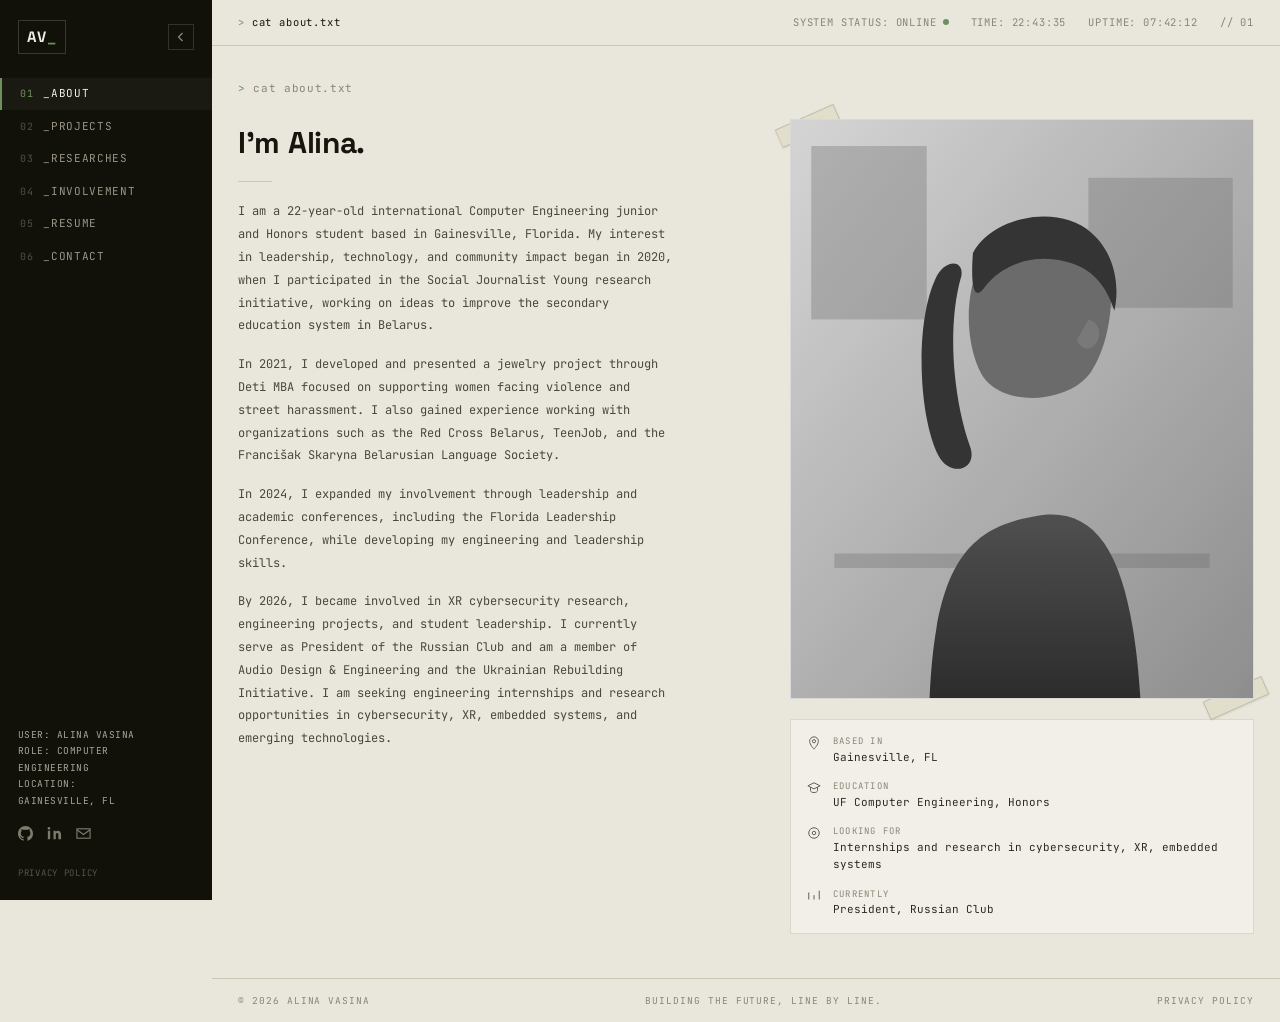
==== about/index.html @ 1f69ea6f "v 1.0" ====
<!DOCTYPE html>
<html lang="en">
<head>
<meta charset="utf-8">
<meta name="viewport" content="width=device-width, initial-scale=1">
<title>About — Alina Vasina</title>
<meta name="description" content="Alina Vasina — computer engineering student in Gainesville, Florida. Projects, research and involvement.">
<link rel="preconnect" href="https://fonts.googleapis.com">
<link rel="preconnect" href="https://fonts.gstatic.com" crossorigin>
<link href="https://fonts.googleapis.com/css2?family=JetBrains+Mono:wght@400;500;700&family=Space+Grotesk:wght@500;700&display=swap" rel="stylesheet">
<link rel="stylesheet" href="../assets/css/style.css">
</head>
<body>

<div class="shell" id="shell">
  <aside class="sidebar" id="sidebar">
    <div class="sb-inner">
      <div class="brand">
        <div class="brand-mark">AV<span class="caret">_</span></div>
        <button class="sb-toggle" id="closeBtn" aria-label="Hide menu" aria-expanded="true" aria-controls="sidebar">
          <svg width="12" height="12" viewBox="0 0 12 12" fill="none" stroke="currentColor" stroke-width="1.2"><path d="M7.5 2 3.5 6l4 4"/></svg>
        </button>
      </div>

      <nav class="nav" aria-label="Sections">
        <a href="../about/" aria-current="page"><span class="idx">01</span>_ABOUT</a>
        <a href="../projects/"><span class="idx">02</span>_PROJECTS</a>
        <a href="../research/"><span class="idx">03</span>_RESEARCHES</a>
        <a href="../involvement/"><span class="idx">04</span>_INVOLVEMENT</a>
        <a href="../resume/"><span class="idx">05</span>_RESUME</a>
        <a href="../contact/"><span class="idx">06</span>_CONTACT</a>
      </nav>

      <div class="sb-foot">
        <div class="meta">
          <b>USER: ALINA VASINA</b>
          <b>ROLE: COMPUTER</b>
          <b>ENGINEERING</b>
          <b>LOCATION:</b>
          <b>GAINESVILLE, FL</b>
        </div>
        <div class="socials">
          <a href="https://github.com/" aria-label="GitHub"><svg width="15" height="15" viewBox="0 0 16 16" fill="currentColor"><path d="M8 0C3.6 0 0 3.6 0 8a8 8 0 0 0 5.5 7.6c.4.1.5-.2.5-.4v-1.4c-2.2.5-2.7-1-2.7-1-.4-.9-.9-1.2-.9-1.2-.7-.5.1-.5.1-.5.8.1 1.2.8 1.2.8.7 1.2 1.9.9 2.4.7.1-.5.3-.9.5-1.1-1.8-.2-3.6-.9-3.6-3.9 0-.9.3-1.6.8-2.1-.1-.2-.4-1 .1-2.1 0 0 .7-.2 2.2.8a7.5 7.5 0 0 1 4 0c1.5-1 2.2-.8 2.2-.8.5 1.1.2 1.9.1 2.1.5.5.8 1.2.8 2.1 0 3-1.8 3.7-3.6 3.9.3.3.5.8.5 1.5v2.2c0 .2.1.5.6.4A8 8 0 0 0 16 8c0-4.4-3.6-8-8-8Z"/></svg></a>
          <a href="https://www.linkedin.com/" aria-label="LinkedIn"><svg width="15" height="15" viewBox="0 0 16 16" fill="currentColor"><path d="M3.4 5H.9v9h2.5V5ZM2.1 1a1.5 1.5 0 1 0 0 3 1.5 1.5 0 0 0 0-3ZM15 9.3C15 6.6 13.6 5 11.6 5c-1.1 0-1.9.6-2.3 1.2V5H6.9v9h2.5V9.4c0-1.1.4-1.9 1.4-1.9s1.3.8 1.3 1.9V14H15V9.3Z"/></svg></a>
          <a href="mailto:alina@example.com" aria-label="Email"><svg width="15" height="15" viewBox="0 0 16 16" fill="none" stroke="currentColor" stroke-width="1.2"><rect x="1" y="3" width="14" height="10"/><path d="m1 4 7 5 7-5"/></svg></a>
        </div>
        <div class="sb-legal"><a href="../privacy/">PRIVACY POLICY</a></div>
      </div>
    </div>
  </aside>

  <div class="main">
    <header class="topbar">
      <div class="path"><span class="p">&gt;</span> cat about.txt</div>
      <div class="right">
        <span>SYSTEM STATUS: ONLINE<span class="status-dot"></span></span>
        <span>TIME: <span id="clock">--:--:--</span></span>
        <span>UPTIME: <span id="uptime">--:--:--</span></span>
        <span>// 01</span>
      </div>
    </header>

    <main class="view">
      <div class="prompt"><span class="c">&gt;</span> cat about.txt</div>
      <div class="two">
        <div>
          <h1 class="h2">I'm Alina.</h1>
          <div class="rule" style="margin-bottom:18px"></div>
          <p class="sub">I am a 22-year-old international Computer Engineering junior and Honors student based in Gainesville, Florida. My interest in leadership, technology, and community impact began in 2020, when I participated in the Social Journalist Young research initiative, working on ideas to improve the secondary education system in Belarus.</p>
          <p class="sub">In 2021, I developed and presented a jewelry project through Deti MBA focused on supporting women facing violence and street harassment. I also gained experience working with organizations such as the Red Cross Belarus, TeenJob, and the Francišak Skaryna Belarusian Language Society.</p>
          <p class="sub">In 2024, I expanded my involvement through leadership and academic conferences, including the Florida Leadership Conference, while developing my engineering and leadership skills.</p>
          <p class="sub">By 2026, I became involved in XR cybersecurity research, engineering projects, and student leadership. I currently serve as President of the Russian Club and am a member of Audio Design &amp; Engineering and the Ukrainian Rebuilding Initiative. I am seeking engineering internships and research opportunities in cybersecurity, XR, embedded systems, and emerging technologies.</p>
        </div>

        <div>
          <div class="photo">
            <span class="tape tl"></span><span class="tape br"></span>
            <img src="../assets/img/portrait.svg" alt="Portrait of Alina Vasina" width="320" height="400">
          </div>

          <div class="info">
            <div class="r">
              <svg width="14" height="14" viewBox="0 0 16 16" fill="none" stroke="currentColor" stroke-width="1.1"><path d="M8 15s5-5.2 5-9A5 5 0 0 0 3 6c0 3.8 5 9 5 9Z"/><circle cx="8" cy="6" r="1.8"/></svg>
              <div><div class="k">BASED IN</div><div class="v">Gainesville, FL</div></div>
            </div>
            <div class="r">
              <svg width="14" height="14" viewBox="0 0 16 16" fill="none" stroke="currentColor" stroke-width="1.1"><path d="M8 2 1 5.5 8 9l7-3.5L8 2Z"/><path d="M4 7v4c0 1.2 1.8 2.2 4 2.2s4-1 4-2.2V7"/></svg>
              <div><div class="k">EDUCATION</div><div class="v">UF Computer Engineering, Honors</div></div>
            </div>
            <div class="r">
              <svg width="14" height="14" viewBox="0 0 16 16" fill="none" stroke="currentColor" stroke-width="1.1"><circle cx="8" cy="8" r="6"/><circle cx="8" cy="8" r="2"/></svg>
              <div><div class="k">LOOKING FOR</div><div class="v">Internships and research in cybersecurity, XR, embedded systems</div></div>
            </div>
            <div class="r">
              <svg width="14" height="14" viewBox="0 0 16 16" fill="none" stroke="currentColor" stroke-width="1.1"><path d="M2 12V4M8 12V7M14 12V2"/></svg>
              <div><div class="k">CURRENTLY</div><div class="v">President, Russian Club</div></div>
            </div>
          </div>
        </div>
      </div>

    </main>

    <footer class="pagefoot">
      <span>© 2026 ALINA VASINA</span>
      <span>BUILDING THE FUTURE, LINE BY LINE.</span>
      <span><a href="../privacy/">PRIVACY POLICY</a></span>
    </footer>
  </div>
</div>

<button class="opener" id="openBtn" aria-label="Show menu" aria-expanded="false" aria-controls="sidebar">
  <svg width="14" height="12" viewBox="0 0 14 12" fill="none" stroke="currentColor" stroke-width="1.3"><path d="M0 1h14M0 6h14M0 11h14"/></svg>
</button>

<div class="modal" id="modal" role="dialog" aria-modal="true" aria-label="Details" hidden>
  <div class="modal-box">
    <div class="modal-head">
      <span class="mt"></span>
      <button class="modal-close" aria-label="Close">
        <svg width="12" height="12" viewBox="0 0 12 12" fill="none" stroke="currentColor" stroke-width="1.2"><path d="M1 1l10 10M11 1L1 11"/></svg>
      </button>
    </div>
    <div class="modal-body"></div>
  </div>
</div>

<script src="../assets/js/site.js"></script>
</body>
</html>
---- assets/css/style.css ----
/* AV_ — shared stylesheet */

:root{
  --paper:#E9E6DB;
  --card:#F1EFE7;
  --ink:#16160F;
  --panel:#111109;
  --green:#6E8F5E;
  --line:#CCC6B4;
  --line-soft:#DCD7C7;
  --mute:#8B8578;
  --sidebar-w:212px;
}
*{box-sizing:border-box}
html,body{margin:0;padding:0}
body{
  background:var(--paper);
  color:var(--ink);
  font-family:"JetBrains Mono",ui-monospace,SFMono-Regular,Menlo,monospace;
  font-size:12px;
  line-height:1.6;
  -webkit-font-smoothing:antialiased;
}
::selection{background:var(--green);color:#fff}
a{color:inherit;text-decoration:none}
button{font:inherit;color:inherit;background:none;border:0;cursor:pointer}
:focus-visible{outline:2px solid var(--green);outline-offset:2px}
img{display:block;max-width:100%}

/* ---------- shell ---------- */
.shell{
  display:grid;
  grid-template-columns:var(--sidebar-w) minmax(0,1fr);
  min-height:100vh;
  transition:grid-template-columns .38s cubic-bezier(.4,0,.2,1);
}
.shell.collapsed{grid-template-columns:0 minmax(0,1fr)}

/* ---------- sidebar ---------- */
.sidebar{
  background:var(--panel);
  color:#CFCBBC;
  position:sticky;top:0;height:100vh;
  overflow:hidden;display:flex;flex-direction:column;min-width:0;
}
.sb-inner{
  width:var(--sidebar-w);height:100%;
  display:flex;flex-direction:column;
  padding:20px 0 18px;
  transition:opacity .2s .1s;
}
.shell.collapsed .sb-inner{opacity:0;transition:opacity .12s}
.brand{display:flex;align-items:center;justify-content:space-between;padding:0 18px 24px}
.brand-mark{
  font-family:"Space Grotesk",sans-serif;font-weight:700;font-size:15px;
  letter-spacing:.06em;color:#F0EEE4;border:1px solid #3A392E;padding:4px 8px;
}
.brand-mark .caret{color:var(--green);animation:blink 1.2s steps(1) infinite}
@keyframes blink{50%{opacity:0}}
.sb-toggle{width:26px;height:26px;border:1px solid #33322A;color:#8E8A7C;display:grid;place-items:center;flex:none}
.sb-toggle:hover{border-color:var(--green);color:var(--green)}

.nav{display:flex;flex-direction:column;gap:1px}
.nav a{
  display:flex;gap:10px;align-items:baseline;
  padding:7px 18px;color:#9A9587;font-size:11px;letter-spacing:.06em;
  border-left:2px solid transparent;
  transition:color .18s,border-color .18s,background .18s;
}
.nav .idx{color:#514F44;font-size:10px}
.nav a:hover{color:#E4E1D5;background:#1A1A12}
.nav a[aria-current="page"]{color:#F2F0E6;border-left-color:var(--green);background:#1A1A12}
.nav a[aria-current="page"] .idx{color:var(--green)}

.sb-foot{margin-top:auto;padding:0 18px;display:flex;flex-direction:column;gap:16px}
.meta{font-size:9.5px;line-height:1.75;color:#6E6B5E;letter-spacing:.05em}
.meta b{display:block;color:#A8A497;font-weight:400}
.socials{display:flex;gap:14px}
.socials a{color:#7E7A6C;display:block}
.socials a:hover{color:var(--green)}
.sb-legal a{font-size:9px;letter-spacing:.08em;color:#56544A}
.sb-legal a:hover{color:var(--green)}

.opener{
  position:fixed;top:14px;left:14px;z-index:40;
  width:34px;height:34px;background:var(--panel);color:#E6E3D7;display:grid;place-items:center;
  opacity:0;pointer-events:none;transform:translateX(-8px);
  transition:opacity .25s,transform .25s;
}
.shell.collapsed ~ .opener{opacity:1;pointer-events:auto;transform:none}

/* ---------- main ---------- */
.main{min-width:0;display:flex;flex-direction:column}
.topbar{
  display:flex;align-items:center;justify-content:space-between;gap:16px;
  padding:14px 26px;border-bottom:1px solid var(--line);
  font-size:10.5px;letter-spacing:.08em;color:var(--mute);
  position:sticky;top:0;background:var(--paper);z-index:20;
}
.topbar .path{color:var(--ink)}
.topbar .path .p{color:var(--mute)}
.status-dot{display:inline-block;width:6px;height:6px;border-radius:50%;background:var(--green);margin-left:6px;vertical-align:1px}
.topbar .right{display:flex;gap:22px}
.view{padding:34px 26px 44px;flex:1}
.prompt{font-size:11px;color:var(--mute);letter-spacing:.06em;margin-bottom:22px}
.prompt .c{color:var(--green)}
.pagefoot{
  display:flex;justify-content:space-between;gap:16px;flex-wrap:wrap;
  border-top:1px solid var(--line);padding:14px 26px;
  font-size:9.5px;letter-spacing:.1em;color:var(--mute);
}
.pagefoot a:hover{color:var(--green)}

/* ---------- shared bits ---------- */
.h2{font-family:"Space Grotesk",sans-serif;font-weight:700;font-size:30px;letter-spacing:-.01em;margin:0 0 14px}
.h3{font-family:"Space Grotesk",sans-serif;font-weight:500;font-size:17px;margin:0 0 8px;line-height:1.25}
.sub{color:#4A483D;font-size:12px;margin:0 0 16px;max-width:62ch;line-height:1.9}
.label{font-size:10px;letter-spacing:.14em;color:var(--mute);margin-bottom:12px}
.rule{height:1px;background:var(--line);width:34px;margin:2px 0}
.divider{height:1px;background:var(--line);border:0;margin:34px 0}
.tags{display:flex;gap:6px;flex-wrap:wrap;align-items:center}
.tag{border:1px solid var(--line);padding:3px 8px;font-size:8.5px;letter-spacing:.08em;color:#55534A;white-space:nowrap}
.tag.sw{border-color:#9DAF92;color:#4B6440}
.tag.hw{border-color:#B6A98D;color:#6A5C3C}
.chip{display:inline-block;border:1px solid var(--line);padding:5px 10px;font-size:9.5px;letter-spacing:.1em;background:var(--card)}
.chip .dot{display:inline-block;width:5px;height:5px;border-radius:50%;background:var(--green);margin-right:6px;vertical-align:1px}
.two{display:grid;grid-template-columns:minmax(0,1fr) minmax(0,.9fr);gap:36px;align-items:start}
.btn{
  display:inline-flex;align-items:center;gap:26px;
  padding:12px 18px;background:var(--card);border:1px solid var(--line);
  box-shadow:3px 3px 0 rgba(22,22,15,.14);
  font-size:11px;letter-spacing:.14em;
  transition:transform .15s,box-shadow .15s;
}
.btn:hover{transform:translate(-1px,-1px);box-shadow:5px 5px 0 rgba(22,22,15,.18)}
.btn:active{transform:translate(2px,2px);box-shadow:1px 1px 0 rgba(22,22,15,.14)}

/* photo with tape */
.photo{position:relative}
.photo img,.photo svg{width:100%;height:auto;border:1px solid var(--line-soft);filter:grayscale(1) contrast(1.02)}
.tape{
  position:absolute;width:64px;height:20px;
  background:rgba(224,219,200,.78);border:1px solid rgba(160,154,134,.5);
  box-shadow:0 1px 2px rgba(0,0,0,.08);
}
.tape.tl{top:-9px;left:-14px;transform:rotate(-24deg)}
.tape.br{bottom:-9px;right:-14px;transform:rotate(-24deg)}

.info{background:var(--card);border:1px solid var(--line-soft);padding:14px 16px;margin-top:20px;display:flex;flex-direction:column;gap:13px}
.info .r{display:flex;gap:12px;align-items:flex-start}
.info .r svg{flex:none;margin-top:2px;color:#5E5C50}
.info .k{font-size:9px;letter-spacing:.14em;color:var(--mute)}
.info .v{font-size:11px;color:#2C2B23}

/* ---------- projects ---------- */
.toolbar{
  display:grid;grid-template-columns:minmax(0,1fr) auto;gap:16px;align-items:center;
  border:1px solid var(--line-soft);background:var(--card);padding:12px 14px;margin-bottom:8px;
}
.search{display:flex;align-items:center;gap:10px}
.search svg{color:var(--mute);flex:none}
.search input{
  width:100%;border:0;background:transparent;font:inherit;color:var(--ink);
  font-size:12px;padding:2px 0;
}
.search input::placeholder{color:var(--mute)}
.filters{display:flex;gap:6px;flex-wrap:wrap;justify-content:flex-end}
.filters button{
  border:1px solid var(--line);padding:4px 9px;font-size:9px;letter-spacing:.08em;color:#55534A;
  transition:background .15s,color .15s,border-color .15s;
}
.filters button:hover{border-color:#B3AD99}
.filters button[aria-pressed="true"]{background:var(--green);border-color:var(--green);color:#F3F1E8}
.count{font-size:9.5px;letter-spacing:.1em;color:var(--mute);margin:0 0 18px;text-align:right}

.rows{display:flex;flex-direction:column;gap:14px}
.row{
  display:grid;grid-template-columns:200px minmax(0,1fr);gap:0;
  background:var(--card);border:1px solid var(--line-soft);
  width:100%;text-align:left;transition:border-color .18s;
}
.row:hover{border-color:#B3AD99}
.row .shot{background:#DEDACD;border-right:1px solid var(--line-soft);overflow:hidden}
.row .shot img{width:100%;height:100%;object-fit:cover;filter:grayscale(1)}
.row .rbody{padding:16px 18px;display:flex;flex-direction:column;gap:9px;min-width:0}
.row .rhead{display:flex;align-items:baseline;gap:12px}
.row .year{margin-left:auto;font-size:9.5px;color:var(--mute);letter-spacing:.1em}
.row p{margin:0;font-size:11px;color:#55534A;line-height:1.8;max-width:70ch}
.row .rfoot{display:flex;align-items:center;gap:10px;margin-top:auto;padding-top:4px}
.row .open{margin-left:auto;font-size:9.5px;letter-spacing:.1em;color:var(--mute);display:flex;align-items:center;gap:8px}
.row:hover .open{color:var(--green)}
.empty{border:1px dashed var(--line);padding:26px;text-align:center;color:var(--mute);font-size:11px}
.empty.hide{display:none}

/* ---------- involvement ---------- */
.inv{display:grid;grid-template-columns:minmax(0,.85fr) minmax(0,1.15fr);gap:30px;align-items:center;width:100%;text-align:left}
.inv.flip .inv-media{order:2}
.inv .inv-media img{width:100%;aspect-ratio:4/3;object-fit:cover;border:1px solid var(--line-soft);filter:grayscale(1)}
.inv .role{font-size:9.5px;letter-spacing:.12em;color:var(--green);margin-bottom:8px}
.inv .when{font-size:9.5px;letter-spacing:.1em;color:var(--mute);margin-bottom:12px}
.inv:hover .inv-media img{border-color:#B3AD99}
.inv .more{display:inline-flex;align-items:center;gap:10px;font-size:9.5px;letter-spacing:.1em;color:var(--mute);margin-top:14px}
.inv:hover .more{color:var(--green)}

/* ---------- research ---------- */
.scholar{
  display:flex;align-items:center;gap:18px;flex-wrap:wrap;
  border:1px solid var(--line-soft);background:var(--card);padding:16px 18px;margin-bottom:28px;
}
.scholar .k{font-size:9px;letter-spacing:.14em;color:var(--mute)}
.scholar .v{font-size:13px;margin-top:6px}
.scholar .btn{margin-left:auto}
.notebook{display:grid;grid-template-columns:repeat(2,minmax(0,1fr));gap:16px}
.entry{
  background:var(--card);border:1px solid var(--line-soft);padding:18px 20px;
  position:relative;display:flex;flex-direction:column;gap:10px;
}
.entry::after{
  content:"";position:absolute;top:0;right:0;border-width:0 14px 14px 0;
  border-style:solid;border-color:var(--paper) var(--paper) var(--line-soft) var(--line-soft);
}
.entry .when{font-size:9.5px;letter-spacing:.1em;color:var(--mute)}
.entry p{margin:0;font-size:11px;color:#55534A;line-height:1.8}
.entry.slot{border-style:dashed;background:transparent;color:var(--mute);min-height:150px;justify-content:center;align-items:center;text-align:center}
.entry.slot .plus{font-size:20px;color:var(--line)}
.status-line{display:flex;gap:10px;align-items:center;font-size:9.5px;letter-spacing:.1em;color:var(--mute)}
.status-line .bar{flex:1;height:1px;background:var(--line)}

/* ---------- resume ---------- */
.tl{border-left:1px solid var(--line);padding-left:18px;display:flex;flex-direction:column;gap:22px;margin-top:6px}
.tl .e{position:relative}
.tl .e::before{content:"";position:absolute;left:-22px;top:6px;width:7px;height:7px;background:var(--paper);border:1px solid var(--green)}
.tl .when{font-size:9.5px;letter-spacing:.1em;color:var(--mute)}
.tl h4{font-family:"Space Grotesk",sans-serif;font-weight:500;font-size:14px;margin:4px 0 5px}
.tl p{margin:0;font-size:11px;color:#55534A;line-height:1.8;max-width:56ch}

/* ---------- contact / privacy ---------- */
.contact-grid{display:grid;grid-template-columns:repeat(2,minmax(0,1fr));gap:16px;margin-top:8px}
.cbox{background:var(--card);border:1px solid var(--line-soft);padding:16px 18px;display:block}
.cbox .k{font-size:9px;letter-spacing:.14em;color:var(--mute)}
.cbox .v{font-size:13px;margin-top:8px}
.cbox:hover{border-color:var(--green)}
.log{background:var(--panel);color:#BFBBAC;padding:14px 16px;font-size:10px;line-height:2}
.log .h{color:#6E6B5E;letter-spacing:.08em;margin-bottom:6px}
.prose{max-width:74ch}
.prose h3{font-family:"Space Grotesk",sans-serif;font-weight:500;font-size:14px;margin:26px 0 8px}
.prose p,.prose li{font-size:11.5px;color:#45443A;line-height:1.95}
.prose ul{padding-left:18px;margin:8px 0}

/* ---------- modal ---------- */
.modal[hidden]{display:none}
.modal{
  position:fixed;inset:0;z-index:80;display:grid;place-items:center;padding:24px;
  background:rgba(14,14,9,.55);
}
.modal-box{
  background:var(--paper);border:1px solid var(--line);width:min(760px,100%);
  max-height:86vh;overflow:auto;position:relative;
}
.modal-head{
  display:flex;align-items:center;gap:14px;padding:14px 18px;
  border-bottom:1px solid var(--line);position:sticky;top:0;background:var(--paper);
}
.modal-head .mt{font-size:10.5px;letter-spacing:.08em;color:var(--mute)}
.modal-close{margin-left:auto;width:26px;height:26px;border:1px solid var(--line);display:grid;place-items:center}
.modal-close:hover{border-color:var(--green);color:var(--green)}
.modal-body{padding:22px 24px 28px}
.modal-body p{font-size:11.5px;color:#45443A;line-height:1.95;max-width:66ch}
.gallery{display:grid;grid-template-columns:repeat(3,minmax(0,1fr));gap:10px;margin-top:18px}
.gallery img{width:100%;aspect-ratio:4/3;object-fit:cover;border:1px solid var(--line-soft);filter:grayscale(1)}
.specs{display:grid;grid-template-columns:repeat(3,minmax(0,1fr));border:1px solid var(--line-soft);margin-top:18px}
.specs div{padding:11px 13px;border-right:1px solid var(--line-soft)}
.specs div:last-child{border-right:0}
.specs .k{font-size:9px;letter-spacing:.12em;color:var(--mute)}
.specs .v{font-family:"Space Grotesk",sans-serif;font-size:15px;margin-top:5px}

/* ---------- responsive ---------- */
@media (max-width:1080px){
  .two,.notebook{grid-template-columns:1fr}
  .inv{grid-template-columns:1fr;gap:18px}
  .inv.flip .inv-media{order:0}
}
@media (max-width:760px){
  .shell{grid-template-columns:0 minmax(0,1fr)}
  .sidebar{
    position:fixed;left:0;top:0;z-index:50;width:var(--sidebar-w);
    transform:translateX(-100%);transition:transform .34s cubic-bezier(.4,0,.2,1);
  }
  .shell:not(.collapsed) .sidebar{transform:none;box-shadow:0 0 0 100vmax rgba(15,15,9,.45)}
  .shell.collapsed .sb-inner{opacity:1}
  .opener{opacity:1;pointer-events:auto;transform:none}
  .shell:not(.collapsed) ~ .opener{opacity:0;pointer-events:none}
  .topbar{padding-left:60px}
  .topbar .right span:nth-child(3){display:none}
  .view{padding:26px 16px 36px}
  .row{grid-template-columns:1fr}
  .row .shot{border-right:0;border-bottom:1px solid var(--line-soft);height:170px}
  .toolbar{grid-template-columns:1fr}
  .filters{justify-content:flex-start}
  .contact-grid,.gallery,.specs{grid-template-columns:1fr}
  .specs div{border-right:0;border-bottom:1px solid var(--line-soft)}
}
@media (prefers-reduced-motion:reduce){
  *{animation-duration:.01ms !important;transition-duration:.01ms !important}
}

/* ---------- interaction affordances ---------- */
[hidden]{display:none !important}
.row[role="button"],.inv[role="button"]{cursor:pointer}
.row .rhead .h3{margin:0}
.inv .h3{margin:0 0 6px}
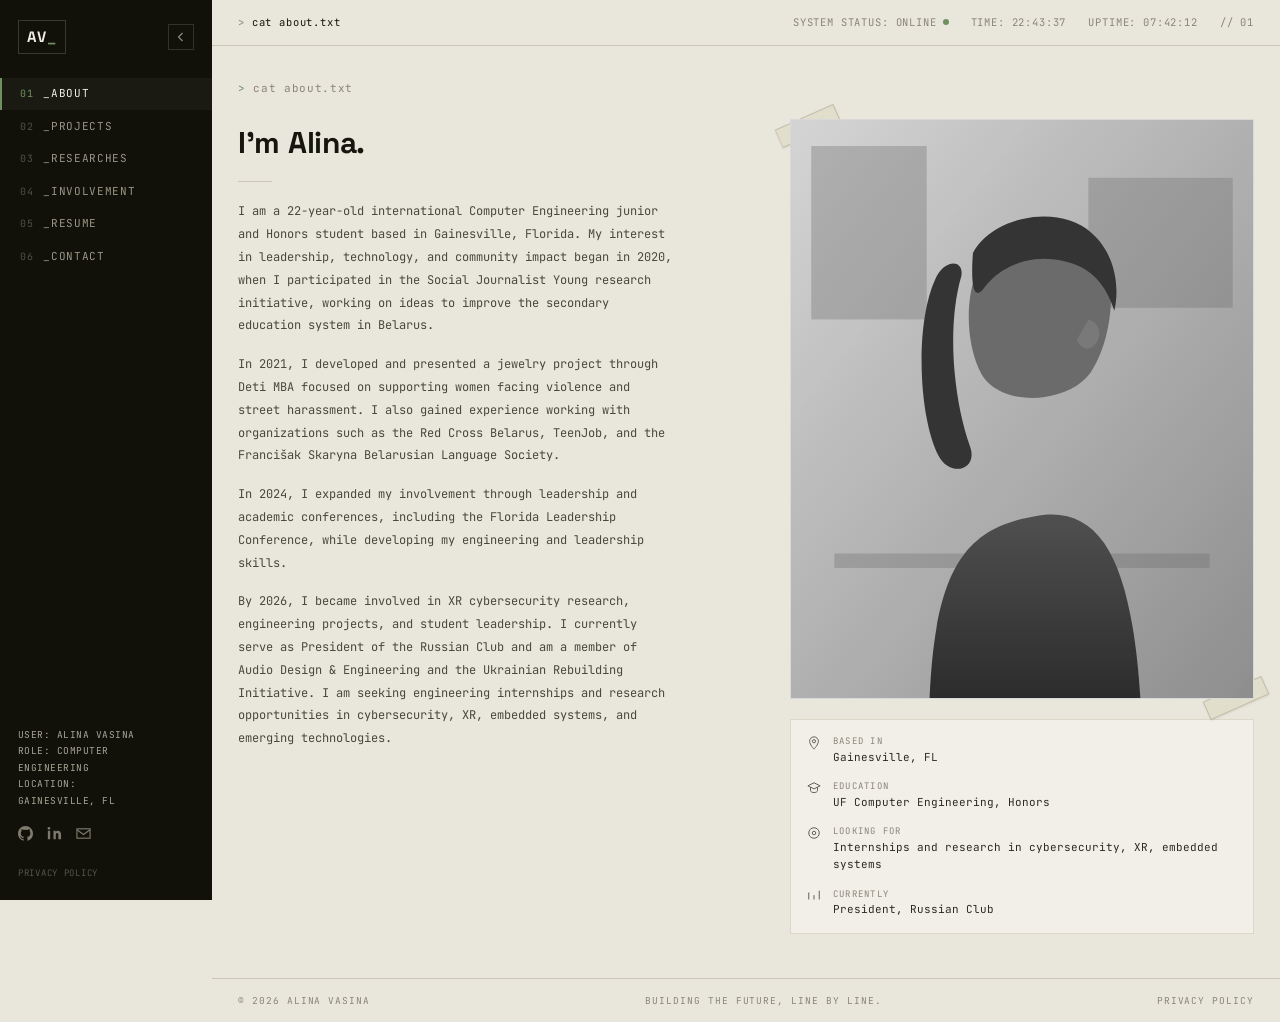
==== commit 2d42c35f: "v 1.0 for phone" ====
--- a/about/index.html
+++ b/about/index.html
@@ -49,9 +49,15 @@
     </div>
   </aside>
 
+  <button class="scrim" id="scrim" tabindex="-1" aria-hidden="true"></button>
+
   <div class="main">
     <header class="topbar">
+      <button class="topbar-toggle" id="openBtn" aria-label="Show menu" aria-expanded="false" aria-controls="sidebar">
+        <svg width="14" height="12" viewBox="0 0 14 12" fill="none" stroke="currentColor" stroke-width="1.3"><path d="M0 1h14M0 6h14M0 11h14"/></svg>
+      </button>
       <div class="path"><span class="p">&gt;</span> cat about.txt</div>
+      <div class="pagename">ABOUT</div>
       <div class="right">
         <span>SYSTEM STATUS: ONLINE<span class="status-dot"></span></span>
         <span>TIME: <span id="clock">--:--:--</span></span>
@@ -109,10 +115,6 @@
   </div>
 </div>
 
-<button class="opener" id="openBtn" aria-label="Show menu" aria-expanded="false" aria-controls="sidebar">
-  <svg width="14" height="12" viewBox="0 0 14 12" fill="none" stroke="currentColor" stroke-width="1.3"><path d="M0 1h14M0 6h14M0 11h14"/></svg>
-</button>
-
 <div class="modal" id="modal" role="dialog" aria-modal="true" aria-label="Details" hidden>
   <div class="modal-box">
     <div class="modal-head">
--- a/assets/css/style.css
+++ b/assets/css/style.css
@@ -81,13 +81,21 @@
 .sb-legal a{font-size:9px;letter-spacing:.08em;color:#56544A}
 .sb-legal a:hover{color:var(--green)}
 
-.opener{
-  position:fixed;top:14px;left:14px;z-index:40;
-  width:34px;height:34px;background:var(--panel);color:#E6E3D7;display:grid;place-items:center;
-  opacity:0;pointer-events:none;transform:translateX(-8px);
-  transition:opacity .25s,transform .25s;
-}
-.shell.collapsed ~ .opener{opacity:1;pointer-events:auto;transform:none}
+/* inline menu button, lives in the top bar next to the page name */
+.topbar-toggle{
+  display:none;flex:none;width:30px;height:30px;margin-right:-4px;
+  border:1px solid var(--line);color:#3E3D33;background:var(--card);
+  place-items:center;
+}
+.shell.collapsed .topbar-toggle{display:grid}
+.topbar-toggle:hover{border-color:var(--green);color:var(--green)}
+
+/* drawer scrim (phones only) */
+.scrim{
+  display:none;position:fixed;inset:0;z-index:45;border:0;padding:0;
+  background:rgba(14,14,9,.5);opacity:0;pointer-events:none;
+  transition:opacity .3s;
+}
 
 /* ---------- main ---------- */
 .main{min-width:0;display:flex;flex-direction:column}
@@ -100,7 +108,8 @@
 .topbar .path{color:var(--ink)}
 .topbar .path .p{color:var(--mute)}
 .status-dot{display:inline-block;width:6px;height:6px;border-radius:50%;background:var(--green);margin-left:6px;vertical-align:1px}
-.topbar .right{display:flex;gap:22px}
+.topbar .right{display:flex;gap:22px;margin-left:auto}
+.pagename{display:none;font-family:"Space Grotesk",sans-serif;font-weight:500;font-size:13px;letter-spacing:.06em;color:var(--ink)}
 .view{padding:34px 26px 44px;flex:1}
 .prompt{font-size:11px;color:var(--mute);letter-spacing:.06em;margin-bottom:22px}
 .prompt .c{color:var(--green)}
@@ -280,26 +289,109 @@
   .inv{grid-template-columns:1fr;gap:18px}
   .inv.flip .inv-media{order:0}
 }
+/* ===================================================================
+   PHONE VERSION — everything below 760px switches to the mobile shell
+   =================================================================== */
 @media (max-width:760px){
+  :root{--sidebar-w:min(82vw,290px)}
+  body{font-size:12.5px}
+
+  /* menu becomes a slide-in drawer over the content */
   .shell{grid-template-columns:0 minmax(0,1fr)}
   .sidebar{
     position:fixed;left:0;top:0;z-index:50;width:var(--sidebar-w);
-    transform:translateX(-100%);transition:transform .34s cubic-bezier(.4,0,.2,1);
+    transform:translateX(-100%);
+    transition:transform .34s cubic-bezier(.4,0,.2,1);
   }
-  .shell:not(.collapsed) .sidebar{transform:none;box-shadow:0 0 0 100vmax rgba(15,15,9,.45)}
+  .shell:not(.collapsed) .sidebar{transform:none}
   .shell.collapsed .sb-inner{opacity:1}
-  .opener{opacity:1;pointer-events:auto;transform:none}
-  .shell:not(.collapsed) ~ .opener{opacity:0;pointer-events:none}
-  .topbar{padding-left:60px}
-  .topbar .right span:nth-child(3){display:none}
-  .view{padding:26px 16px 36px}
+  .sb-inner{padding-bottom:calc(18px + env(safe-area-inset-bottom))}
+  .nav a{padding:12px 18px;font-size:12px}
+  .sb-foot{gap:18px}
+  .scrim{display:block}
+  .shell:not(.collapsed) .scrim{opacity:1;pointer-events:auto}
+
+  /* compact app bar: menu button, then the page name */
+  .topbar{padding:10px 14px;gap:12px}
+  .topbar-toggle{display:grid}
+  .topbar .path{display:none}
+  .pagename{display:block}
+  .topbar .right{gap:0}
+  .topbar .right span{display:none}
+  .topbar .right span:first-child{
+    display:block;width:8px;height:8px;border-radius:50%;background:var(--green);
+    font-size:0;color:transparent;overflow:hidden;
+  }
+  .topbar .right span:first-child .status-dot{display:none}
+
+  .view{padding:22px 16px 34px}
+  .h2{font-size:24px}
+  .sub{font-size:12px;line-height:1.85}
+  .two{grid-template-columns:1fr;gap:26px}
+
+  /* about: photo first, then the text */
+  .two > div:last-child{order:-1}
+  .photo{max-width:320px;margin:0 auto}
+
+  /* projects: stacked cards, sticky search, swipeable filter strip */
+  .toolbar{
+    grid-template-columns:1fr;gap:12px;position:sticky;top:51px;z-index:15;
+    margin-left:-16px;margin-right:-16px;border-left:0;border-right:0;
+    padding:12px 16px;
+  }
+  .search input{font-size:16px} /* stops iOS zooming on focus */
+  .filters{
+    justify-content:flex-start;flex-wrap:nowrap;overflow-x:auto;
+    margin:0 -16px;padding:0 16px 2px;scrollbar-width:none;
+  }
+  .filters::-webkit-scrollbar{display:none}
+  .filters button{padding:8px 12px;font-size:9.5px;flex:none}
+  .count{text-align:left}
   .row{grid-template-columns:1fr}
-  .row .shot{border-right:0;border-bottom:1px solid var(--line-soft);height:170px}
-  .toolbar{grid-template-columns:1fr}
-  .filters{justify-content:flex-start}
-  .contact-grid,.gallery,.specs{grid-template-columns:1fr}
+  .row .shot{border-right:0;border-bottom:1px solid var(--line-soft);height:180px}
+  .row .rbody{padding:14px 16px 16px}
+  .row .rhead{flex-wrap:wrap;gap:6px}
+  .row .year{margin-left:0;width:100%;order:-1}
+  .row .open{font-size:9px}
+
+  /* involvement: single column, image always on top */
+  .inv{grid-template-columns:1fr;gap:16px}
+  .inv.flip .inv-media{order:0}
+  .inv .inv-media img{aspect-ratio:16/10}
+  .divider{margin:26px 0}
+
+  /* research + resume */
+  .notebook{grid-template-columns:1fr}
+  .scholar{flex-direction:column;align-items:flex-start;gap:14px}
+  .scholar .btn{margin-left:0;width:100%;justify-content:space-between}
+  .tl{gap:20px}
+
+  .contact-grid{grid-template-columns:1fr}
+  .gallery{grid-template-columns:repeat(2,minmax(0,1fr))}
+  .specs{grid-template-columns:1fr}
   .specs div{border-right:0;border-bottom:1px solid var(--line-soft)}
-}
+  .specs div:last-child{border-bottom:0}
+
+  /* popups become bottom sheets */
+  .modal{padding:0;align-items:flex-end}
+  .modal-box{
+    width:100%;max-height:92vh;border-left:0;border-right:0;border-bottom:0;
+    animation:sheet .3s cubic-bezier(.2,.8,.3,1) both;
+  }
+  .modal-head{padding:14px 16px}
+  .modal-close{width:34px;height:34px}
+  .modal-body{padding:18px 16px calc(28px + env(safe-area-inset-bottom))}
+
+  .pagefoot{flex-direction:column;gap:6px;padding:16px}
+}
+@keyframes sheet{from{transform:translateY(24px);opacity:.4}to{transform:none;opacity:1}}
+
+@media (max-width:420px){
+  .h2{font-size:21px}
+  .row .shot{height:150px}
+  .gallery{grid-template-columns:1fr}
+}
+
 @media (prefers-reduced-motion:reduce){
   *{animation-duration:.01ms !important;transition-duration:.01ms !important}
 }
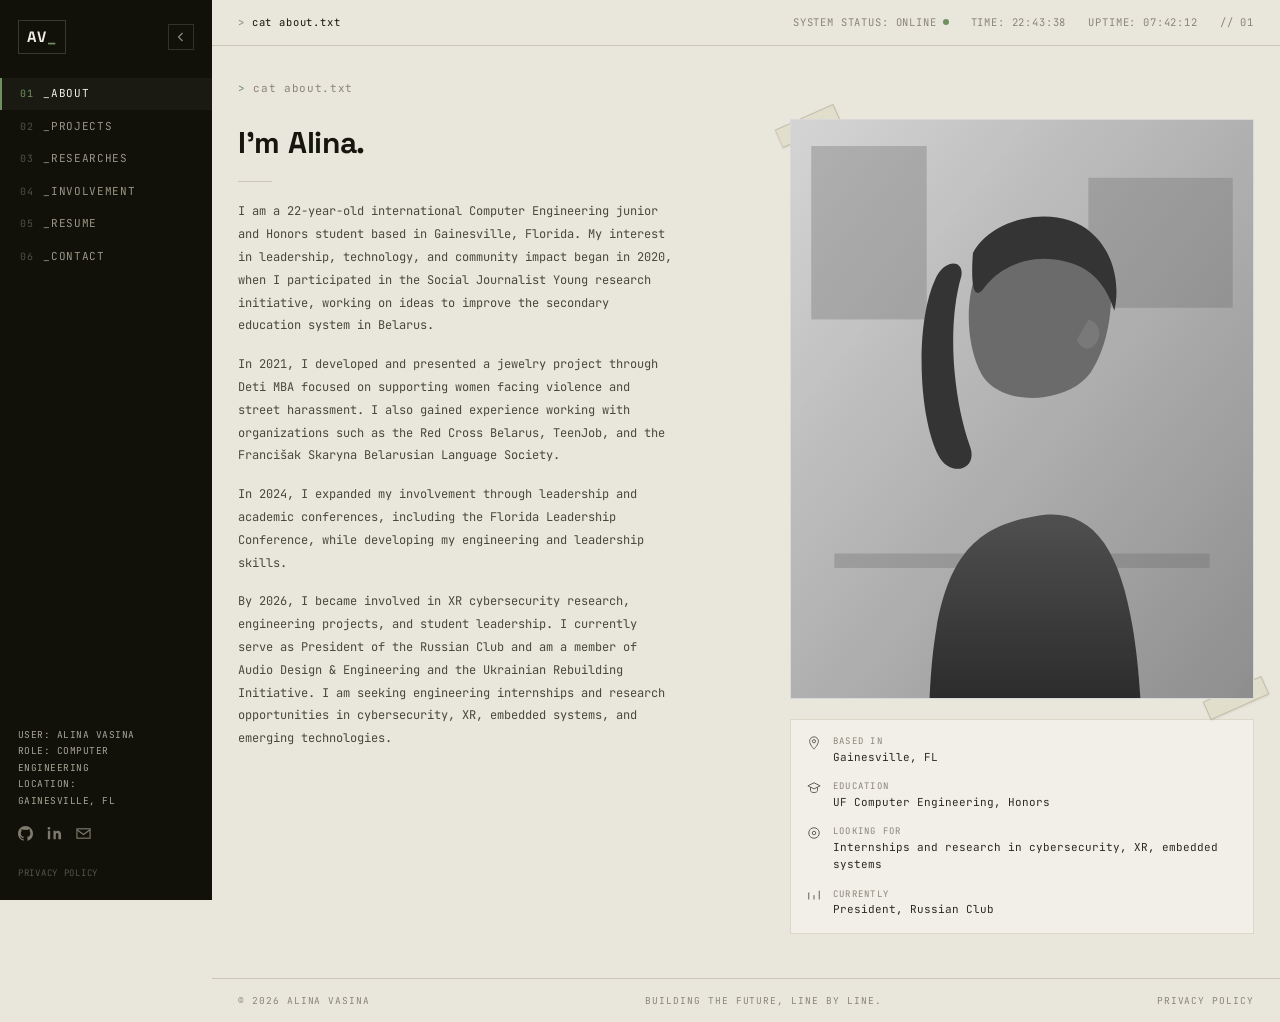
==== commit 976189a1: "v 1.1 phone bug fix" ====
--- a/about/index.html
+++ b/about/index.html
@@ -8,7 +8,7 @@
 <link rel="preconnect" href="https://fonts.googleapis.com">
 <link rel="preconnect" href="https://fonts.gstatic.com" crossorigin>
 <link href="https://fonts.googleapis.com/css2?family=JetBrains+Mono:wght@400;500;700&family=Space+Grotesk:wght@500;700&display=swap" rel="stylesheet">
-<link rel="stylesheet" href="../assets/css/style.css">
+<link rel="stylesheet" href="../assets/css/style.css?v=2">
 </head>
 <body>
 
@@ -127,6 +127,6 @@
   </div>
 </div>
 
-<script src="../assets/js/site.js"></script>
+<script src="../assets/js/site.js?v=2"></script>
 </body>
 </html>
--- a/assets/css/style.css
+++ b/assets/css/style.css
@@ -98,7 +98,11 @@
 }
 
 /* ---------- main ---------- */
-.main{min-width:0;display:flex;flex-direction:column}
+/* grid-column is pinned explicitly: on phones the sidebar switches to
+   position:fixed and drops out of grid flow, which would otherwise leave
+   .main as the lone item and auto-place it into track 1 (width 0) instead
+   of track 2. */
+.main{min-width:0;display:flex;flex-direction:column;grid-column:2}
 .topbar{
   display:flex;align-items:center;justify-content:space-between;gap:16px;
   padding:14px 26px;border-bottom:1px solid var(--line);
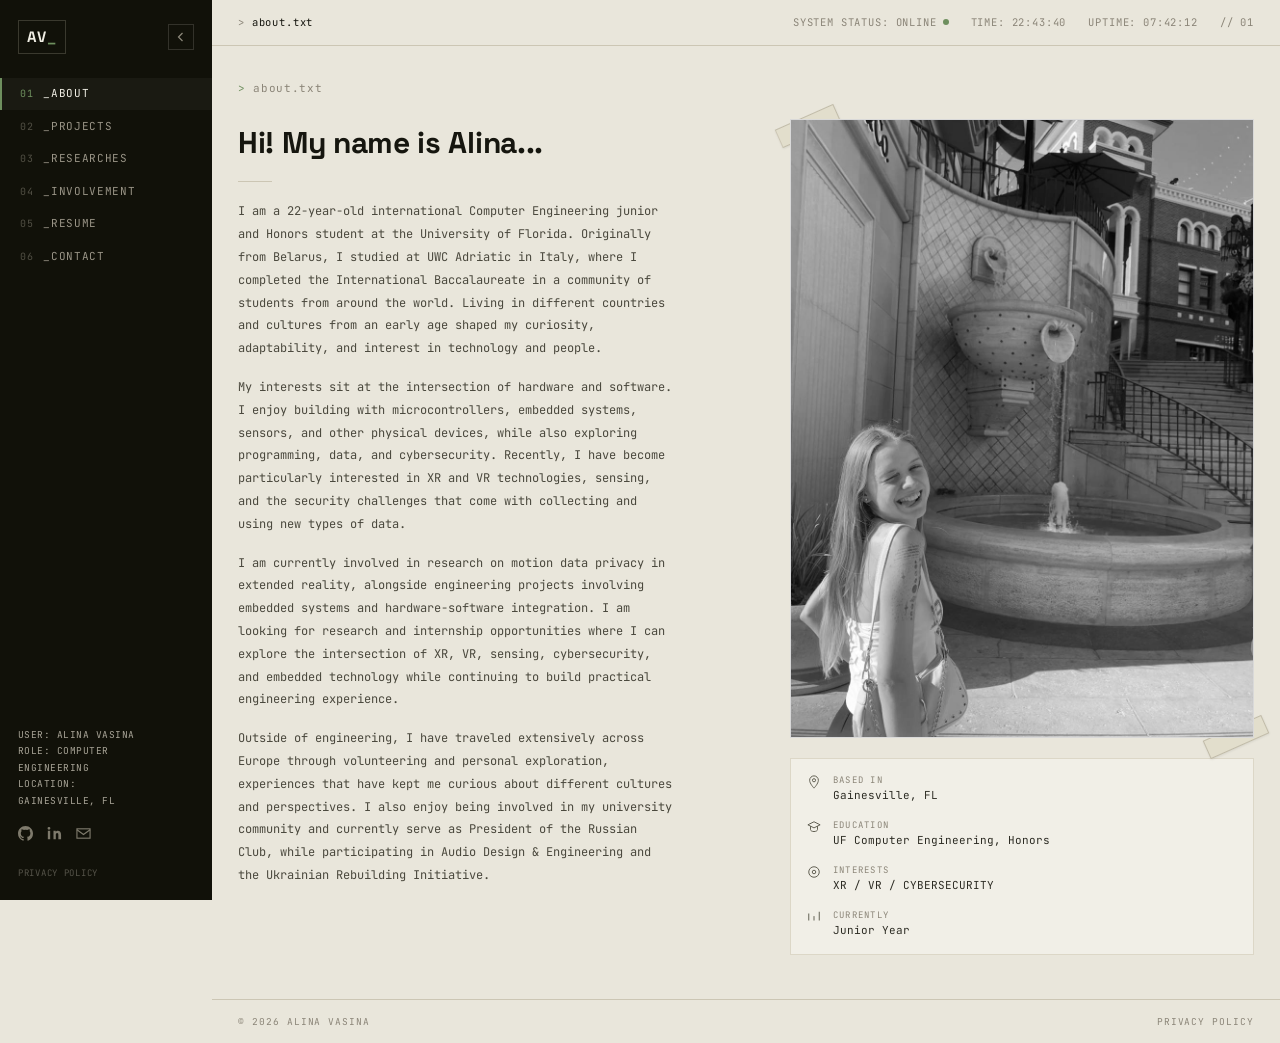
==== commit a437af4a: "v 1.2 about page" ====
--- a/about/index.html
+++ b/about/index.html
@@ -40,9 +40,9 @@
           <b>GAINESVILLE, FL</b>
         </div>
         <div class="socials">
-          <a href="https://github.com/" aria-label="GitHub"><svg width="15" height="15" viewBox="0 0 16 16" fill="currentColor"><path d="M8 0C3.6 0 0 3.6 0 8a8 8 0 0 0 5.5 7.6c.4.1.5-.2.5-.4v-1.4c-2.2.5-2.7-1-2.7-1-.4-.9-.9-1.2-.9-1.2-.7-.5.1-.5.1-.5.8.1 1.2.8 1.2.8.7 1.2 1.9.9 2.4.7.1-.5.3-.9.5-1.1-1.8-.2-3.6-.9-3.6-3.9 0-.9.3-1.6.8-2.1-.1-.2-.4-1 .1-2.1 0 0 .7-.2 2.2.8a7.5 7.5 0 0 1 4 0c1.5-1 2.2-.8 2.2-.8.5 1.1.2 1.9.1 2.1.5.5.8 1.2.8 2.1 0 3-1.8 3.7-3.6 3.9.3.3.5.8.5 1.5v2.2c0 .2.1.5.6.4A8 8 0 0 0 16 8c0-4.4-3.6-8-8-8Z"/></svg></a>
-          <a href="https://www.linkedin.com/" aria-label="LinkedIn"><svg width="15" height="15" viewBox="0 0 16 16" fill="currentColor"><path d="M3.4 5H.9v9h2.5V5ZM2.1 1a1.5 1.5 0 1 0 0 3 1.5 1.5 0 0 0 0-3ZM15 9.3C15 6.6 13.6 5 11.6 5c-1.1 0-1.9.6-2.3 1.2V5H6.9v9h2.5V9.4c0-1.1.4-1.9 1.4-1.9s1.3.8 1.3 1.9V14H15V9.3Z"/></svg></a>
-          <a href="mailto:alina@example.com" aria-label="Email"><svg width="15" height="15" viewBox="0 0 16 16" fill="none" stroke="currentColor" stroke-width="1.2"><rect x="1" y="3" width="14" height="10"/><path d="m1 4 7 5 7-5"/></svg></a>
+          <a href="https://github.com/bulbiyy" aria-label="GitHub"><svg width="15" height="15" viewBox="0 0 16 16" fill="currentColor"><path d="M8 0C3.6 0 0 3.6 0 8a8 8 0 0 0 5.5 7.6c.4.1.5-.2.5-.4v-1.4c-2.2.5-2.7-1-2.7-1-.4-.9-.9-1.2-.9-1.2-.7-.5.1-.5.1-.5.8.1 1.2.8 1.2.8.7 1.2 1.9.9 2.4.7.1-.5.3-.9.5-1.1-1.8-.2-3.6-.9-3.6-3.9 0-.9.3-1.6.8-2.1-.1-.2-.4-1 .1-2.1 0 0 .7-.2 2.2.8a7.5 7.5 0 0 1 4 0c1.5-1 2.2-.8 2.2-.8.5 1.1.2 1.9.1 2.1.5.5.8 1.2.8 2.1 0 3-1.8 3.7-3.6 3.9.3.3.5.8.5 1.5v2.2c0 .2.1.5.6.4A8 8 0 0 0 16 8c0-4.4-3.6-8-8-8Z"/></svg></a>
+          <a href="https://www.linkedin.com/in/alina-vasina/" aria-label="LinkedIn"><svg width="15" height="15" viewBox="0 0 16 16" fill="currentColor"><path d="M3.4 5H.9v9h2.5V5ZM2.1 1a1.5 1.5 0 1 0 0 3 1.5 1.5 0 0 0 0-3ZM15 9.3C15 6.6 13.6 5 11.6 5c-1.1 0-1.9.6-2.3 1.2V5H6.9v9h2.5V9.4c0-1.1.4-1.9 1.4-1.9s1.3.8 1.3 1.9V14H15V9.3Z"/></svg></a>
+          <a href="mailto:alina.andreevna.vasina@gmail.com" aria-label="Email"><svg width="15" height="15" viewBox="0 0 16 16" fill="none" stroke="currentColor" stroke-width="1.2"><rect x="1" y="3" width="14" height="10"/><path d="m1 4 7 5 7-5"/></svg></a>
         </div>
         <div class="sb-legal"><a href="../privacy/">PRIVACY POLICY</a></div>
       </div>
@@ -56,7 +56,7 @@
       <button class="topbar-toggle" id="openBtn" aria-label="Show menu" aria-expanded="false" aria-controls="sidebar">
         <svg width="14" height="12" viewBox="0 0 14 12" fill="none" stroke="currentColor" stroke-width="1.3"><path d="M0 1h14M0 6h14M0 11h14"/></svg>
       </button>
-      <div class="path"><span class="p">&gt;</span> cat about.txt</div>
+      <div class="path"><span class="p">&gt;</span> about.txt</div>
       <div class="pagename">ABOUT</div>
       <div class="right">
         <span>SYSTEM STATUS: ONLINE<span class="status-dot"></span></span>
@@ -67,21 +67,21 @@
     </header>
 
     <main class="view">
-      <div class="prompt"><span class="c">&gt;</span> cat about.txt</div>
+      <div class="prompt"><span class="c">&gt;</span> about.txt</div>
       <div class="two">
         <div>
-          <h1 class="h2">I'm Alina.</h1>
+          <h1 class="h2">Hi! My name is Alina...</h1>
           <div class="rule" style="margin-bottom:18px"></div>
-          <p class="sub">I am a 22-year-old international Computer Engineering junior and Honors student based in Gainesville, Florida. My interest in leadership, technology, and community impact began in 2020, when I participated in the Social Journalist Young research initiative, working on ideas to improve the secondary education system in Belarus.</p>
-          <p class="sub">In 2021, I developed and presented a jewelry project through Deti MBA focused on supporting women facing violence and street harassment. I also gained experience working with organizations such as the Red Cross Belarus, TeenJob, and the Francišak Skaryna Belarusian Language Society.</p>
-          <p class="sub">In 2024, I expanded my involvement through leadership and academic conferences, including the Florida Leadership Conference, while developing my engineering and leadership skills.</p>
-          <p class="sub">By 2026, I became involved in XR cybersecurity research, engineering projects, and student leadership. I currently serve as President of the Russian Club and am a member of Audio Design &amp; Engineering and the Ukrainian Rebuilding Initiative. I am seeking engineering internships and research opportunities in cybersecurity, XR, embedded systems, and emerging technologies.</p>
-        </div>
+          <p class="sub">I am a 22-year-old international Computer Engineering junior and Honors student at the University of Florida. Originally from Belarus, I studied at UWC Adriatic in Italy, where I completed the International Baccalaureate in a community of students from around the world. Living in different countries and cultures from an early age shaped my curiosity, adaptability, and interest in technology and people.</p>
+          <p class="sub">My interests sit at the intersection of hardware and software. I enjoy building with microcontrollers, embedded systems, sensors, and other physical devices, while also exploring programming, data, and cybersecurity. Recently, I have become particularly interested in XR and VR technologies, sensing, and the security challenges that come with collecting and using new types of data.</p>
+          <p class="sub">I am currently involved in research on motion data privacy in extended reality, alongside engineering projects involving embedded systems and hardware-software integration. I am looking for research and internship opportunities where I can explore the intersection of XR, VR, sensing, cybersecurity, and embedded technology while continuing to build practical engineering experience.</p>
+          <p class="sub">Outside of engineering, I have traveled extensively across Europe through volunteering and personal exploration, experiences that have kept me curious about different cultures and perspectives. I also enjoy being involved in my university community and currently serve as President of the Russian Club, while participating in Audio Design &amp; Engineering and the Ukrainian Rebuilding Initiative.</p>
+          </div>
 
         <div>
           <div class="photo">
             <span class="tape tl"></span><span class="tape br"></span>
-            <img src="../assets/img/portrait.svg" alt="Portrait of Alina Vasina" width="320" height="400">
+            <img src="../assets/img/about_photo.jpg" alt="Portrait of Alina Vasina" width="320" height="400">
           </div>
 
           <div class="info">
@@ -95,11 +95,11 @@
             </div>
             <div class="r">
               <svg width="14" height="14" viewBox="0 0 16 16" fill="none" stroke="currentColor" stroke-width="1.1"><circle cx="8" cy="8" r="6"/><circle cx="8" cy="8" r="2"/></svg>
-              <div><div class="k">LOOKING FOR</div><div class="v">Internships and research in cybersecurity, XR, embedded systems</div></div>
+              <div><div class="k">INTERESTS</div><div class="v">XR / VR / CYBERSECURITY</div></div>
             </div>
             <div class="r">
               <svg width="14" height="14" viewBox="0 0 16 16" fill="none" stroke="currentColor" stroke-width="1.1"><path d="M2 12V4M8 12V7M14 12V2"/></svg>
-              <div><div class="k">CURRENTLY</div><div class="v">President, Russian Club</div></div>
+              <div><div class="k">CURRENTLY</div><div class="v">Junior Year</div></div>
             </div>
           </div>
         </div>
@@ -109,7 +109,7 @@
 
     <footer class="pagefoot">
       <span>© 2026 ALINA VASINA</span>
-      <span>BUILDING THE FUTURE, LINE BY LINE.</span>
+      <span></span>
       <span><a href="../privacy/">PRIVACY POLICY</a></span>
     </footer>
   </div>
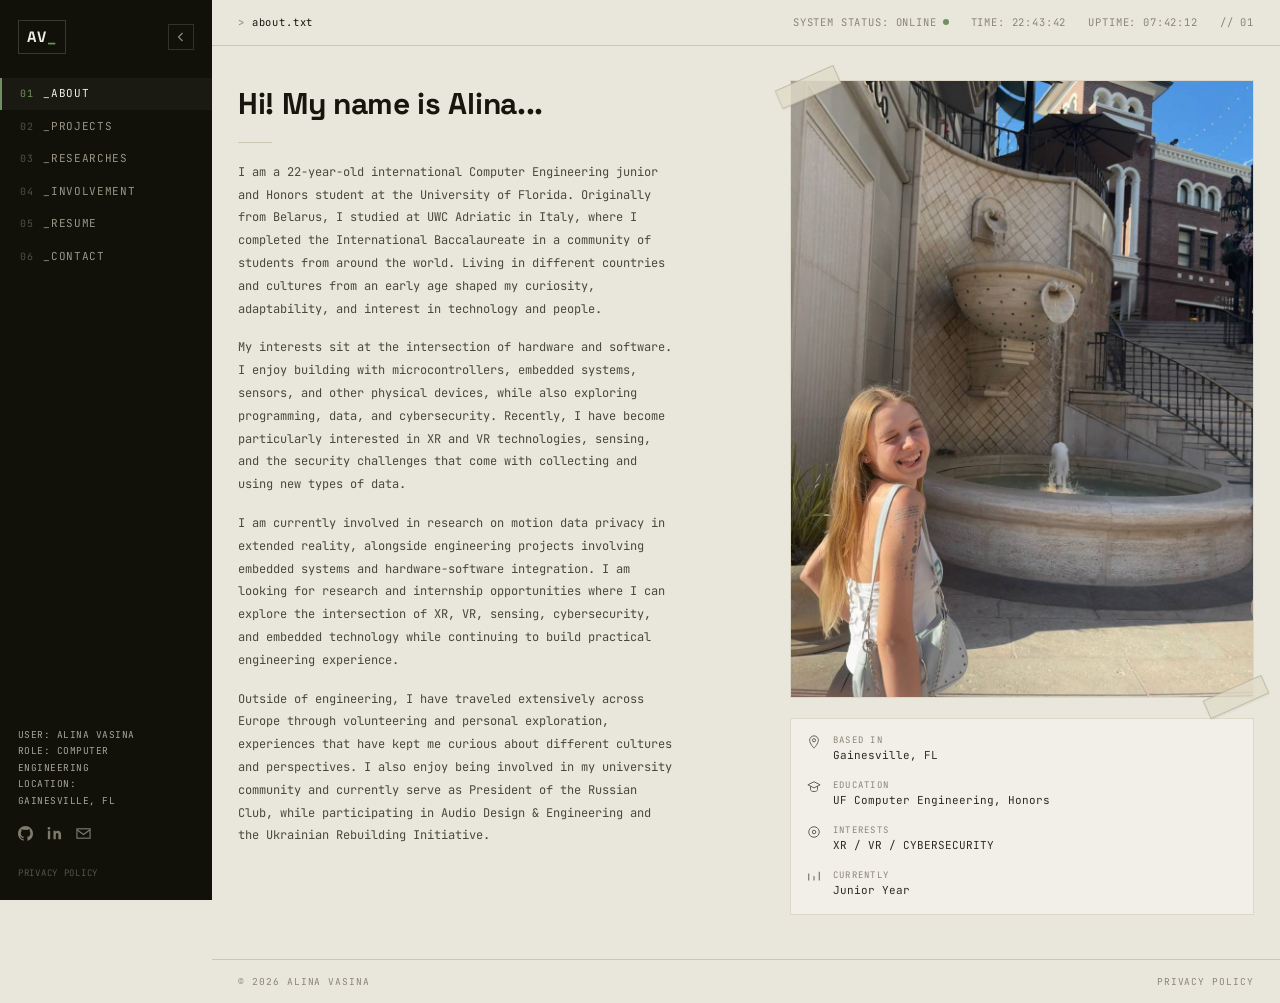
==== commit 82043734: "v 1.2 css change" ====
--- a/about/index.html
+++ b/about/index.html
@@ -67,7 +67,6 @@
     </header>
 
     <main class="view">
-      <div class="prompt"><span class="c">&gt;</span> about.txt</div>
       <div class="two">
         <div>
           <h1 class="h2">Hi! My name is Alina...</h1>
--- a/assets/css/style.css
+++ b/assets/css/style.css
@@ -1,5 +1,3 @@
-/* AV_ — shared stylesheet */
-
 :root{
   --paper:#E9E6DB;
   --card:#F1EFE7;
@@ -149,21 +147,18 @@
 .btn:active{transform:translate(2px,2px);box-shadow:1px 1px 0 rgba(22,22,15,.14)}
 
 /* photo with tape */
-.photo{position:relative}
-.photo img,.photo svg{width:100%;height:auto;border:1px solid var(--line-soft);filter:grayscale(1) contrast(1.02)}
-.tape{
-  position:absolute;width:64px;height:20px;
-  background:rgba(224,219,200,.78);border:1px solid rgba(160,154,134,.5);
-  box-shadow:0 1px 2px rgba(0,0,0,.08);
-}
-.tape.tl{top:-9px;left:-14px;transform:rotate(-24deg)}
-.tape.br{bottom:-9px;right:-14px;transform:rotate(-24deg)}
-
-.info{background:var(--card);border:1px solid var(--line-soft);padding:14px 16px;margin-top:20px;display:flex;flex-direction:column;gap:13px}
-.info .r{display:flex;gap:12px;align-items:flex-start}
-.info .r svg{flex:none;margin-top:2px;color:#5E5C50}
-.info .k{font-size:9px;letter-spacing:.14em;color:var(--mute)}
-.info .v{font-size:11px;color:#2C2B23}
+
+.photo {position: relative;}
+.photo img,
+.photo svg {width: 100%; height: auto; border: 1px solid var(--line-soft); filter: none; -webkit-filter: none;}
+.tape {position: absolute; z-index: 10; width: 64px; height: 20px; background: rgba(224,219,200,.78); border: 1px solid rgba(160,154,134,.5); box-shadow: 0 1px 2px rgba(0,0,0,.08); pointer-events: none;}
+.tape.tl {top: -9px; left: -14px; transform: rotate(-24deg);}
+.tape.br {bottom: -9px; right: -14px; transform: rotate(-24deg);}
+.info {background: var(--card); border: 1px solid var(--line-soft); padding: 14px 16px; margin-top: 20px; display: flex; flex-direction: column; gap: 13px;}
+.info .r {display: flex; gap: 12px; align-items: flex-start;}
+.info .r svg {flex: none; margin-top: 2px; color: #5E5C50;}
+.info .k {font-size: 9px; letter-spacing: .14em; color: var(--mute);}
+.info .v {font-size: 11px;color: #2C2B23;}
 
 /* ---------- projects ---------- */
 .toolbar{
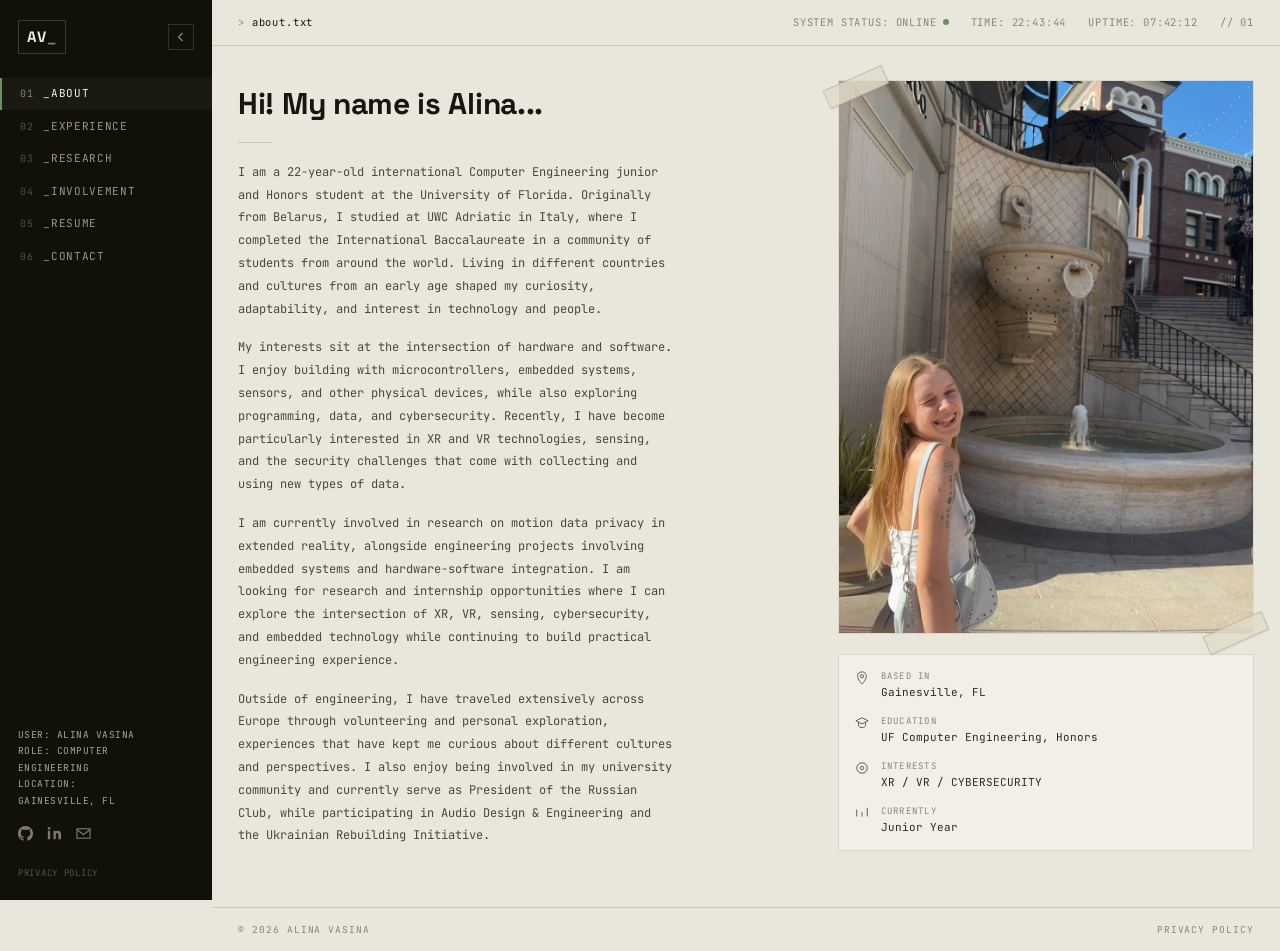
==== commit 86cbf215: "transfiguration" ====
--- a/about/index.html
+++ b/about/index.html
@@ -24,8 +24,8 @@
 
       <nav class="nav" aria-label="Sections">
         <a href="../about/" aria-current="page"><span class="idx">01</span>_ABOUT</a>
-        <a href="../projects/"><span class="idx">02</span>_PROJECTS</a>
-        <a href="../research/"><span class="idx">03</span>_RESEARCHES</a>
+        <a href="../projects/"><span class="idx">02</span>_EXPERIENCE</a>
+        <a href="../research/"><span class="idx">03</span>_RESEARCH</a>
         <a href="../involvement/"><span class="idx">04</span>_INVOLVEMENT</a>
         <a href="../resume/"><span class="idx">05</span>_RESUME</a>
         <a href="../contact/"><span class="idx">06</span>_CONTACT</a>
--- a/assets/css/style.css
+++ b/assets/css/style.css
@@ -135,7 +135,7 @@
 .tag.hw{border-color:#B6A98D;color:#6A5C3C}
 .chip{display:inline-block;border:1px solid var(--line);padding:5px 10px;font-size:9.5px;letter-spacing:.1em;background:var(--card)}
 .chip .dot{display:inline-block;width:5px;height:5px;border-radius:50%;background:var(--green);margin-right:6px;vertical-align:1px}
-.two{display:grid;grid-template-columns:minmax(0,1fr) minmax(0,.9fr);gap:36px;align-items:start}
+.two{display:grid;grid-template-columns:minmax(0,1.15fr) minmax(0,.85fr);gap:36px;align-items:start}
 .btn{
   display:inline-flex;align-items:center;gap:26px;
   padding:12px 18px;background:var(--card);border:1px solid var(--line);
@@ -189,7 +189,7 @@
 }
 .row:hover{border-color:#B3AD99}
 .row .shot{background:#DEDACD;border-right:1px solid var(--line-soft);overflow:hidden}
-.row .shot img{width:100%;height:100%;object-fit:cover;filter:grayscale(1)}
+.row .shot img{width:100%;height:100%;object-fit:cover;}
 .row .rbody{padding:16px 18px;display:flex;flex-direction:column;gap:9px;min-width:0}
 .row .rhead{display:flex;align-items:baseline;gap:12px}
 .row .year{margin-left:auto;font-size:9.5px;color:var(--mute);letter-spacing:.1em}
@@ -203,7 +203,7 @@
 /* ---------- involvement ---------- */
 .inv{display:grid;grid-template-columns:minmax(0,.85fr) minmax(0,1.15fr);gap:30px;align-items:center;width:100%;text-align:left}
 .inv.flip .inv-media{order:2}
-.inv .inv-media img{width:100%;aspect-ratio:4/3;object-fit:cover;border:1px solid var(--line-soft);filter:grayscale(1)}
+.inv .inv-media img{width:100%;aspect-ratio:4/3;object-fit:cover;border:1px solid var(--line-soft);}
 .inv .role{font-size:9.5px;letter-spacing:.12em;color:var(--green);margin-bottom:8px}
 .inv .when{font-size:9.5px;letter-spacing:.1em;color:var(--mute);margin-bottom:12px}
 .inv:hover .inv-media img{border-color:#B3AD99}
@@ -246,7 +246,7 @@
 .contact-grid{display:grid;grid-template-columns:repeat(2,minmax(0,1fr));gap:16px;margin-top:8px}
 .cbox{background:var(--card);border:1px solid var(--line-soft);padding:16px 18px;display:block}
 .cbox .k{font-size:9px;letter-spacing:.14em;color:var(--mute)}
-.cbox .v{font-size:13px;margin-top:8px}
+.cbox .v{font-size:13px;margin-top:12px}
 .cbox:hover{border-color:var(--green)}
 .log{background:var(--panel);color:#BFBBAC;padding:14px 16px;font-size:10px;line-height:2}
 .log .h{color:#6E6B5E;letter-spacing:.08em;margin-bottom:6px}
@@ -275,7 +275,7 @@
 .modal-body{padding:22px 24px 28px}
 .modal-body p{font-size:11.5px;color:#45443A;line-height:1.95;max-width:66ch}
 .gallery{display:grid;grid-template-columns:repeat(3,minmax(0,1fr));gap:10px;margin-top:18px}
-.gallery img{width:100%;aspect-ratio:4/3;object-fit:cover;border:1px solid var(--line-soft);filter:grayscale(1)}
+.gallery img{width:100%;aspect-ratio:4/3;object-fit:cover;border:1px solid var(--line-soft);}
 .specs{display:grid;grid-template-columns:repeat(3,minmax(0,1fr));border:1px solid var(--line-soft);margin-top:18px}
 .specs div{padding:11px 13px;border-right:1px solid var(--line-soft)}
 .specs div:last-child{border-right:0}
@@ -284,7 +284,8 @@
 
 /* ---------- responsive ---------- */
 @media (max-width:1080px){
-  .two,.notebook{grid-template-columns:1fr}
+  .two{grid-template-columns:1fr}
+  .notebook{grid-template-columns:repeat(2,minmax(0,1fr))}
   .inv{grid-template-columns:1fr;gap:18px}
   .inv.flip .inv-media{order:0}
 }
